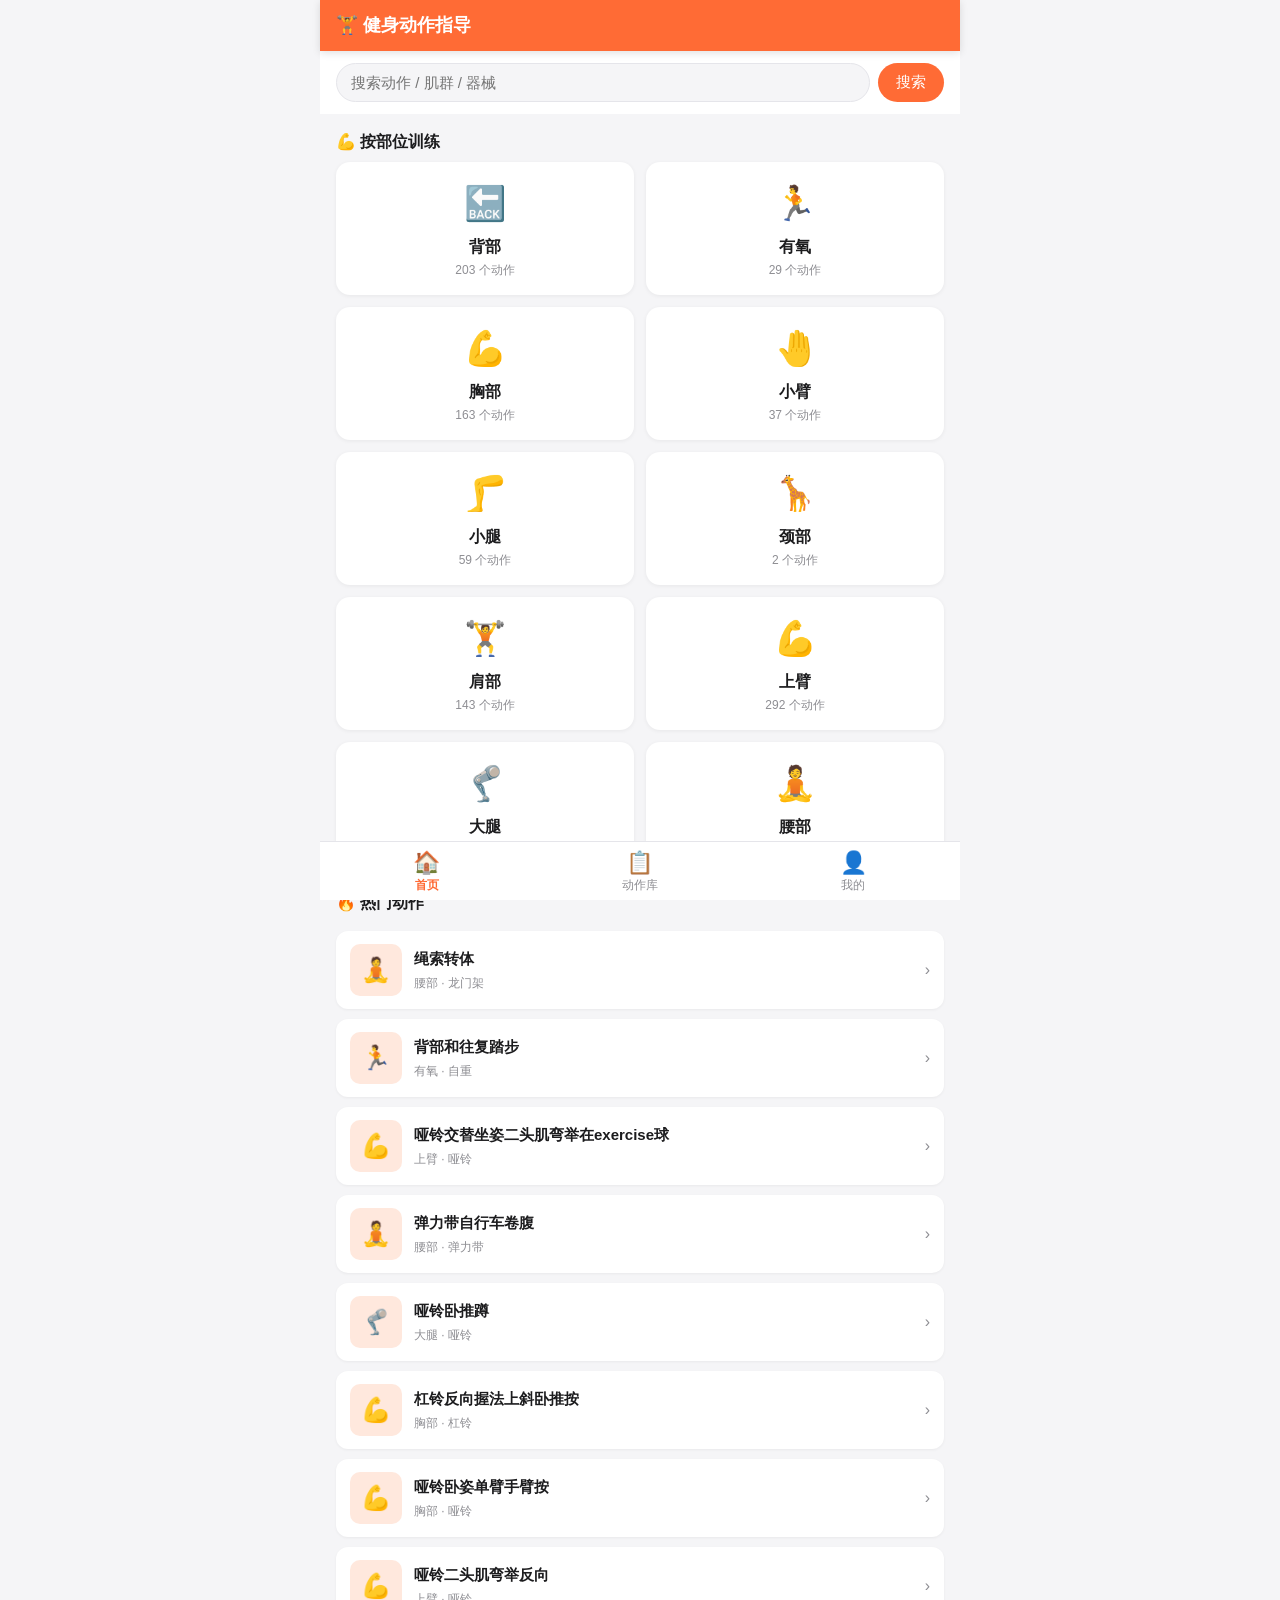
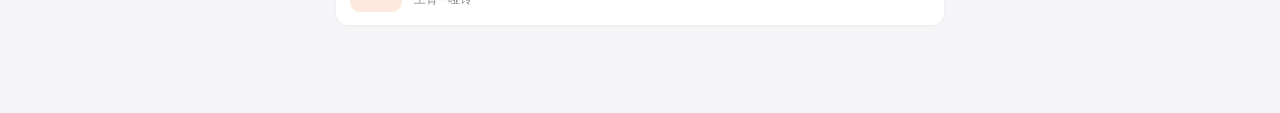
==== index.html @ b5378cfc "健身动作指导 H5 - 初始版本 Co-Authored-By: Claude Opus 4.8 <noreply@anthropic.com>" ====
<!DOCTYPE html>
<html lang="zh-CN">
<head>
  <meta charset="UTF-8">
  <meta name="viewport" content="width=device-width, initial-scale=1.0, maximum-scale=1.0, user-scalable=no">
  <title>健身动作指导</title>
  <link rel="stylesheet" href="css/style.css">
</head>
<body>
  <div class="app">
    <div class="topbar"><h1>🏋️ 健身动作指导</h1></div>

    <div class="searchbar">
      <input id="searchInput" type="text" placeholder="搜索动作 / 肌群 / 器械" autocomplete="off">
      <button id="searchBtn">搜索</button>
    </div>

    <div class="section-title">💪 按部位训练</div>
    <div class="grid" id="bodyPartGrid"></div>

    <div class="section-title">🔥 热门动作</div>
    <div class="ex-list" id="hotList"></div>
  </div>

  <div class="tabbar">
    <a href="index.html" class="active"><span class="ico">🏠</span>首页</a>
    <a href="exercises.html"><span class="ico">📋</span>动作库</a>
    <a href="profile.html"><span class="ico">👤</span>我的</a>
  </div>

  <script src="data/exercises.js"></script>
  <script src="js/common.js"></script>
  <script src="js/index.js"></script>
</body>
</html>
---- css/style.css ----
:root {
  --primary: #FF6B35;
  --primary-dark: #e55a28;
  --bg: #f5f5f7;
  --card: #ffffff;
  --text: #1c1c1e;
  --text-light: #8e8e93;
  --border: #e5e5ea;
  --danger: #ff3b30;
  --gold: #ffd700;
}

* { margin: 0; padding: 0; box-sizing: border-box; -webkit-tap-highlight-color: transparent; }

html { font-size: 16px; }
body {
  font-family: -apple-system, BlinkMacSystemFont, "PingFang SC", "Microsoft YaHei", sans-serif;
  background: var(--bg);
  color: var(--text);
  line-height: 1.5;
}

/* 居中容器（桌面端也好看） */
.app {
  max-width: 640px;
  margin: 0 auto;
  min-height: 100vh;
  position: relative;
  padding-bottom: 70px; /* 给底部 tabbar 留空间 */
}

/* ===== 顶部导航 ===== */
.topbar {
  position: sticky;
  top: 0;
  z-index: 100;
  background: var(--primary);
  color: #fff;
  padding: 12px 16px;
  display: flex;
  align-items: center;
  gap: 10px;
  box-shadow: 0 2px 8px rgba(0,0,0,0.12);
}
.topbar .back {
  color: #fff;
  text-decoration: none;
  font-size: 22px;
  line-height: 1;
  padding: 4px 6px;
}
.topbar h1 { font-size: 18px; font-weight: 600; flex: 1; }

/* ===== 底部 TabBar ===== */
.tabbar {
  position: fixed;
  bottom: 0;
  left: 50%;
  transform: translateX(-50%);
  width: 100%;
  max-width: 640px;
  background: #fff;
  border-top: 1px solid var(--border);
  display: flex;
  z-index: 100;
  padding-bottom: env(safe-area-inset-bottom);
}
.tabbar a {
  flex: 1;
  text-align: center;
  padding: 8px 0 6px;
  text-decoration: none;
  color: var(--text-light);
  font-size: 12px;
}
.tabbar a .ico { font-size: 22px; display: block; line-height: 1.2; }
.tabbar a.active { color: var(--primary); font-weight: 600; }

/* ===== 搜索框 ===== */
.searchbar {
  display: flex;
  gap: 8px;
  padding: 12px 16px;
  background: #fff;
}
.searchbar input {
  flex: 1;
  padding: 10px 14px;
  border: 1px solid var(--border);
  border-radius: 20px;
  font-size: 15px;
  outline: none;
  background: var(--bg);
}
.searchbar input:focus { border-color: var(--primary); }
.searchbar button {
  padding: 0 18px;
  border: none;
  border-radius: 20px;
  background: var(--primary);
  color: #fff;
  font-size: 15px;
  cursor: pointer;
}
.searchbar button:active { background: var(--primary-dark); }

/* ===== 首页：部位宫格 ===== */
.section-title {
  padding: 16px 16px 8px;
  font-size: 16px;
  font-weight: 600;
}
.grid {
  display: grid;
  grid-template-columns: repeat(2, 1fr);
  gap: 12px;
  padding: 0 16px;
}
.grid-card {
  background: var(--card);
  border-radius: 14px;
  padding: 16px;
  text-align: center;
  cursor: pointer;
  box-shadow: 0 1px 4px rgba(0,0,0,0.06);
  transition: transform 0.1s;
}
.grid-card:active { transform: scale(0.97); }
.grid-card .ico { font-size: 34px; display: block; margin-bottom: 6px; }
.grid-card .name { font-size: 16px; font-weight: 600; }
.grid-card .count { font-size: 12px; color: var(--text-light); margin-top: 2px; }

/* ===== 动作列表卡片 ===== */
.ex-list { padding: 8px 16px; }
.ex-card {
  background: var(--card);
  border-radius: 12px;
  padding: 13px 14px;
  margin-bottom: 10px;
  cursor: pointer;
  box-shadow: 0 1px 3px rgba(0,0,0,0.05);
  display: flex;
  align-items: center;
  gap: 12px;
}
.ex-card:active { background: #fafafa; }
.ex-card .thumb {
  width: 52px; height: 52px;
  border-radius: 10px;
  background: #ffe8dd;
  flex-shrink: 0;
  display: flex; align-items: center; justify-content: center;
  font-size: 24px;
}
.ex-card .info { flex: 1; min-width: 0; }
.ex-card .name { font-size: 15px; font-weight: 600; overflow: hidden; text-overflow: ellipsis; white-space: nowrap; }
.ex-card .meta { font-size: 12px; color: var(--text-light); margin-top: 3px; }
.ex-card .arrow { color: var(--text-light); }

/* ===== 筛选 chips ===== */
.chips {
  display: flex;
  gap: 8px;
  overflow-x: auto;
  padding: 10px 16px;
  white-space: nowrap;
  -webkit-overflow-scrolling: touch;
  scrollbar-width: none;
}
.chips::-webkit-scrollbar { display: none; }
.chip {
  padding: 7px 14px;
  border-radius: 18px;
  background: #fff;
  border: 1px solid var(--border);
  font-size: 13px;
  cursor: pointer;
  flex-shrink: 0;
  color: var(--text);
}
.chip.active {
  background: var(--primary);
  color: #fff;
  border-color: var(--primary);
}

/* ===== 详情页 ===== */
.detail { padding: 16px; }
.detail .gif {
  width: 100%;
  border-radius: 14px;
  background: #eee;
  display: block;
  min-height: 200px;
  object-fit: contain;
}
.detail .gif-fallback {
  width: 100%;
  border-radius: 14px;
  background: #ffe8dd;
  display: flex; align-items: center; justify-content: center;
  font-size: 72px;
  min-height: 200px;
}
.detail h2 { font-size: 22px; margin: 16px 0 8px; }
.detail .tags { display: flex; flex-wrap: wrap; gap: 8px; margin-bottom: 16px; }
.tag {
  padding: 4px 10px;
  border-radius: 14px;
  font-size: 12px;
  background: #ffe8dd;
  color: var(--primary-dark);
}
.tag.secondary { background: #e8e8ed; color: #5a5a5e; }

.detail .steps { margin: 8px 0 20px; }
.detail .steps h3 { font-size: 16px; margin-bottom: 10px; }
.step {
  display: flex;
  gap: 10px;
  margin-bottom: 10px;
  align-items: flex-start;
}
.step .num {
  width: 22px; height: 22px;
  border-radius: 50%;
  background: var(--primary);
  color: #fff;
  font-size: 12px;
  display: flex; align-items: center; justify-content: center;
  flex-shrink: 0;
  margin-top: 2px;
}
.step p { font-size: 14px; color: #333; flex: 1; }

.fav-btn {
  width: 100%;
  padding: 13px;
  border: none;
  border-radius: 12px;
  background: var(--primary);
  color: #fff;
  font-size: 16px;
  font-weight: 600;
  cursor: pointer;
  margin-bottom: 20px;
}
.fav-btn.active { background: #fff; color: var(--primary); border: 1.5px solid var(--primary); }
.fav-btn:active { opacity: 0.9; }

/* ===== 我的页 ===== */
.stats {
  display: flex;
  gap: 12px;
  padding: 16px;
}
.stat {
  flex: 1;
  background: var(--card);
  border-radius: 14px;
  text-align: center;
  padding: 16px 8px;
  box-shadow: 0 1px 4px rgba(0,0,0,0.06);
}
.stat .num { font-size: 24px; font-weight: 700; color: var(--primary); }
.stat .label { font-size: 12px; color: var(--text-light); margin-top: 2px; }

.tabs { display: flex; background: #fff; border-bottom: 1px solid var(--border); }
.tabs .tab {
  flex: 1; text-align: center; padding: 12px;
  font-size: 15px; cursor: pointer; color: var(--text-light);
  border-bottom: 2px solid transparent;
}
.tabs .tab.active { color: var(--primary); border-bottom-color: var(--primary); font-weight: 600; }

.empty { text-align: center; padding: 50px 16px; color: var(--text-light); font-size: 14px; }
.empty .ico { font-size: 48px; display: block; margin-bottom: 10px; }

.clear-btn {
  display: block;
  margin: 12px auto 0;
  padding: 8px 20px;
  border: 1px solid var(--danger);
  color: var(--danger);
  background: none;
  border-radius: 20px;
  font-size: 13px;
  cursor: pointer;
}

.loading { text-align: center; padding: 30px; color: var(--text-light); font-size: 14px; }
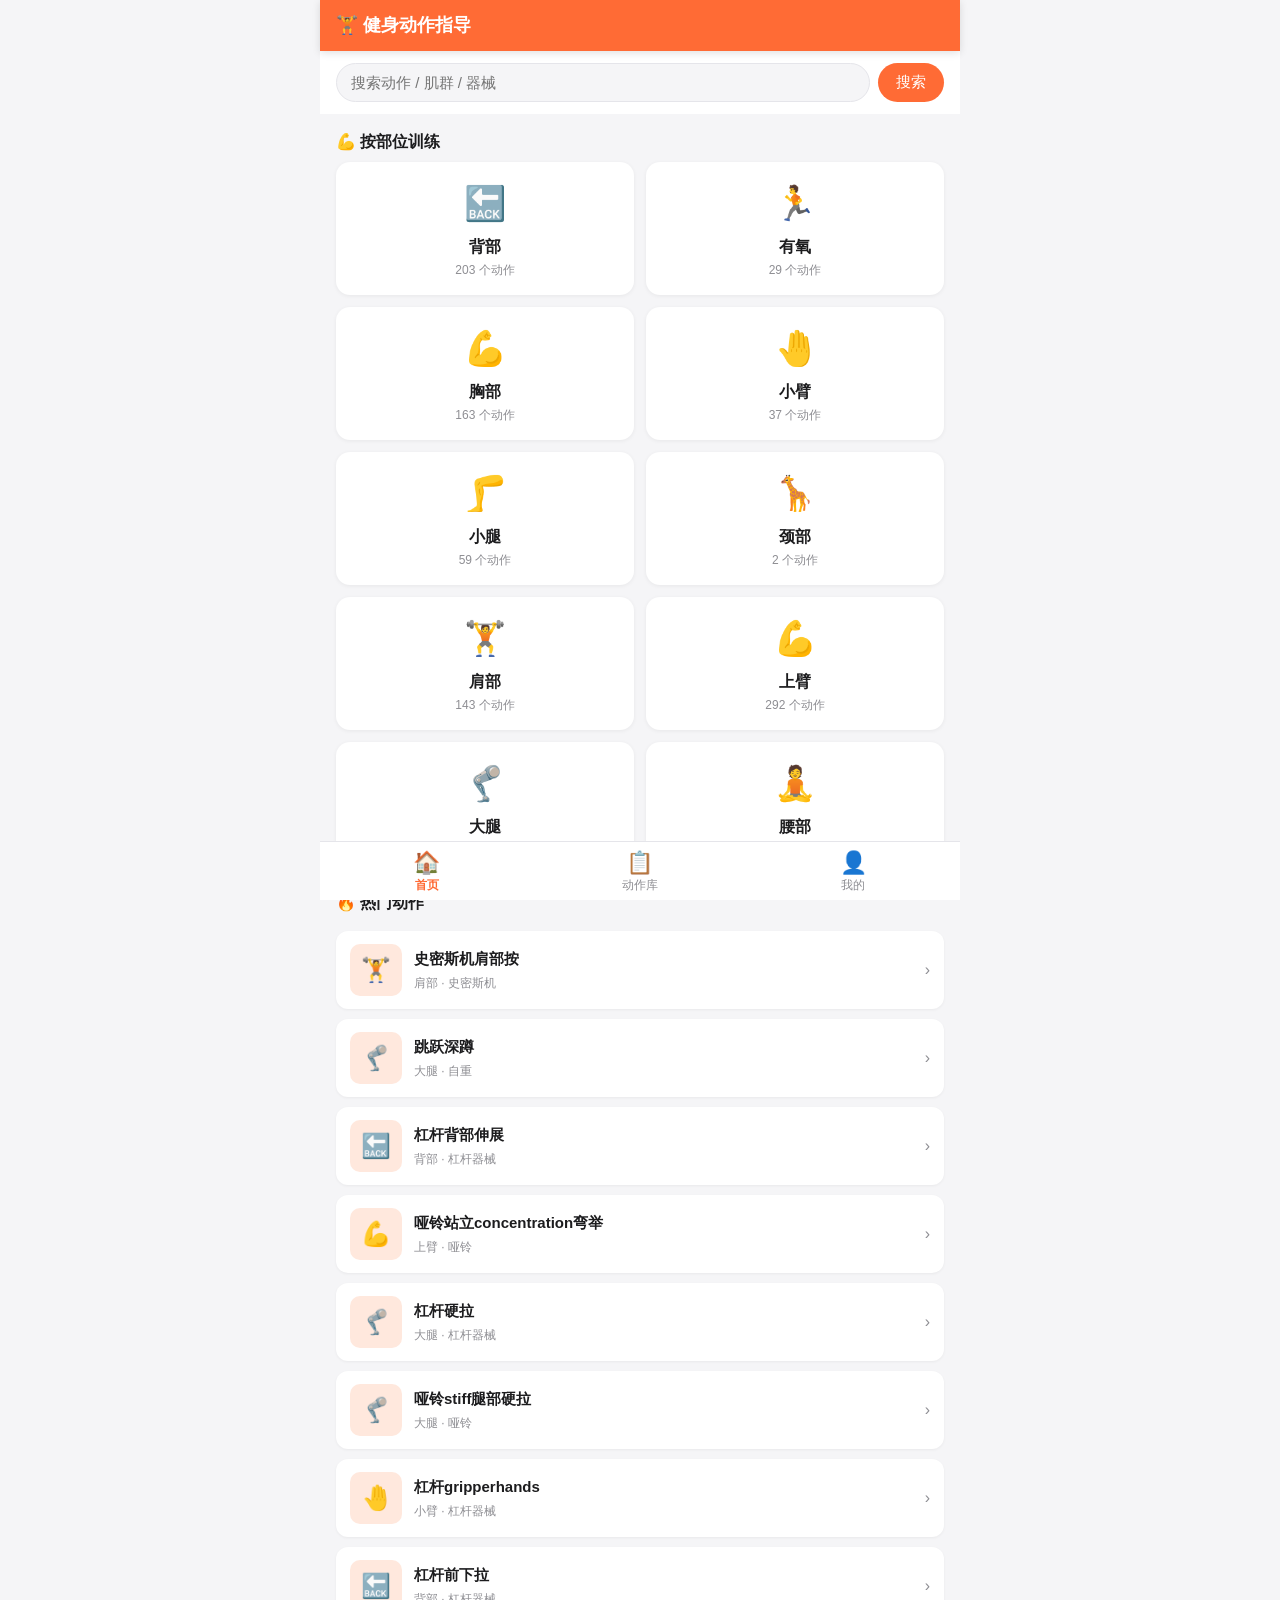
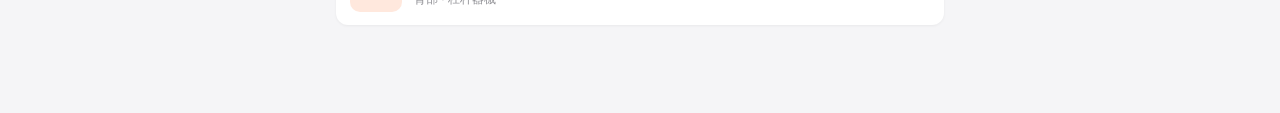
==== commit 70c14d9b: "修复32个动作名翻译 + 添加PWA支持 Co-Authored-By: Claude Opus 4.8 <noreply@anthropic.com>" ====
--- a/index.html
+++ b/index.html
@@ -4,6 +4,8 @@
   <meta charset="UTF-8">
   <meta name="viewport" content="width=device-width, initial-scale=1.0, maximum-scale=1.0, user-scalable=no">
   <title>健身动作指导</title>
+  <link rel="manifest" href="manifest.json">
+  <meta name="theme-color" content="#FF6B35">
   <link rel="stylesheet" href="css/style.css">
 </head>
 <body>
@@ -31,5 +33,6 @@
   <script src="data/exercises.js"></script>
   <script src="js/common.js"></script>
   <script src="js/index.js"></script>
+  <script>if('serviceWorker' in navigator)navigator.serviceWorker.register('./sw.js').catch(function(){});</script>
 </body>
 </html>
